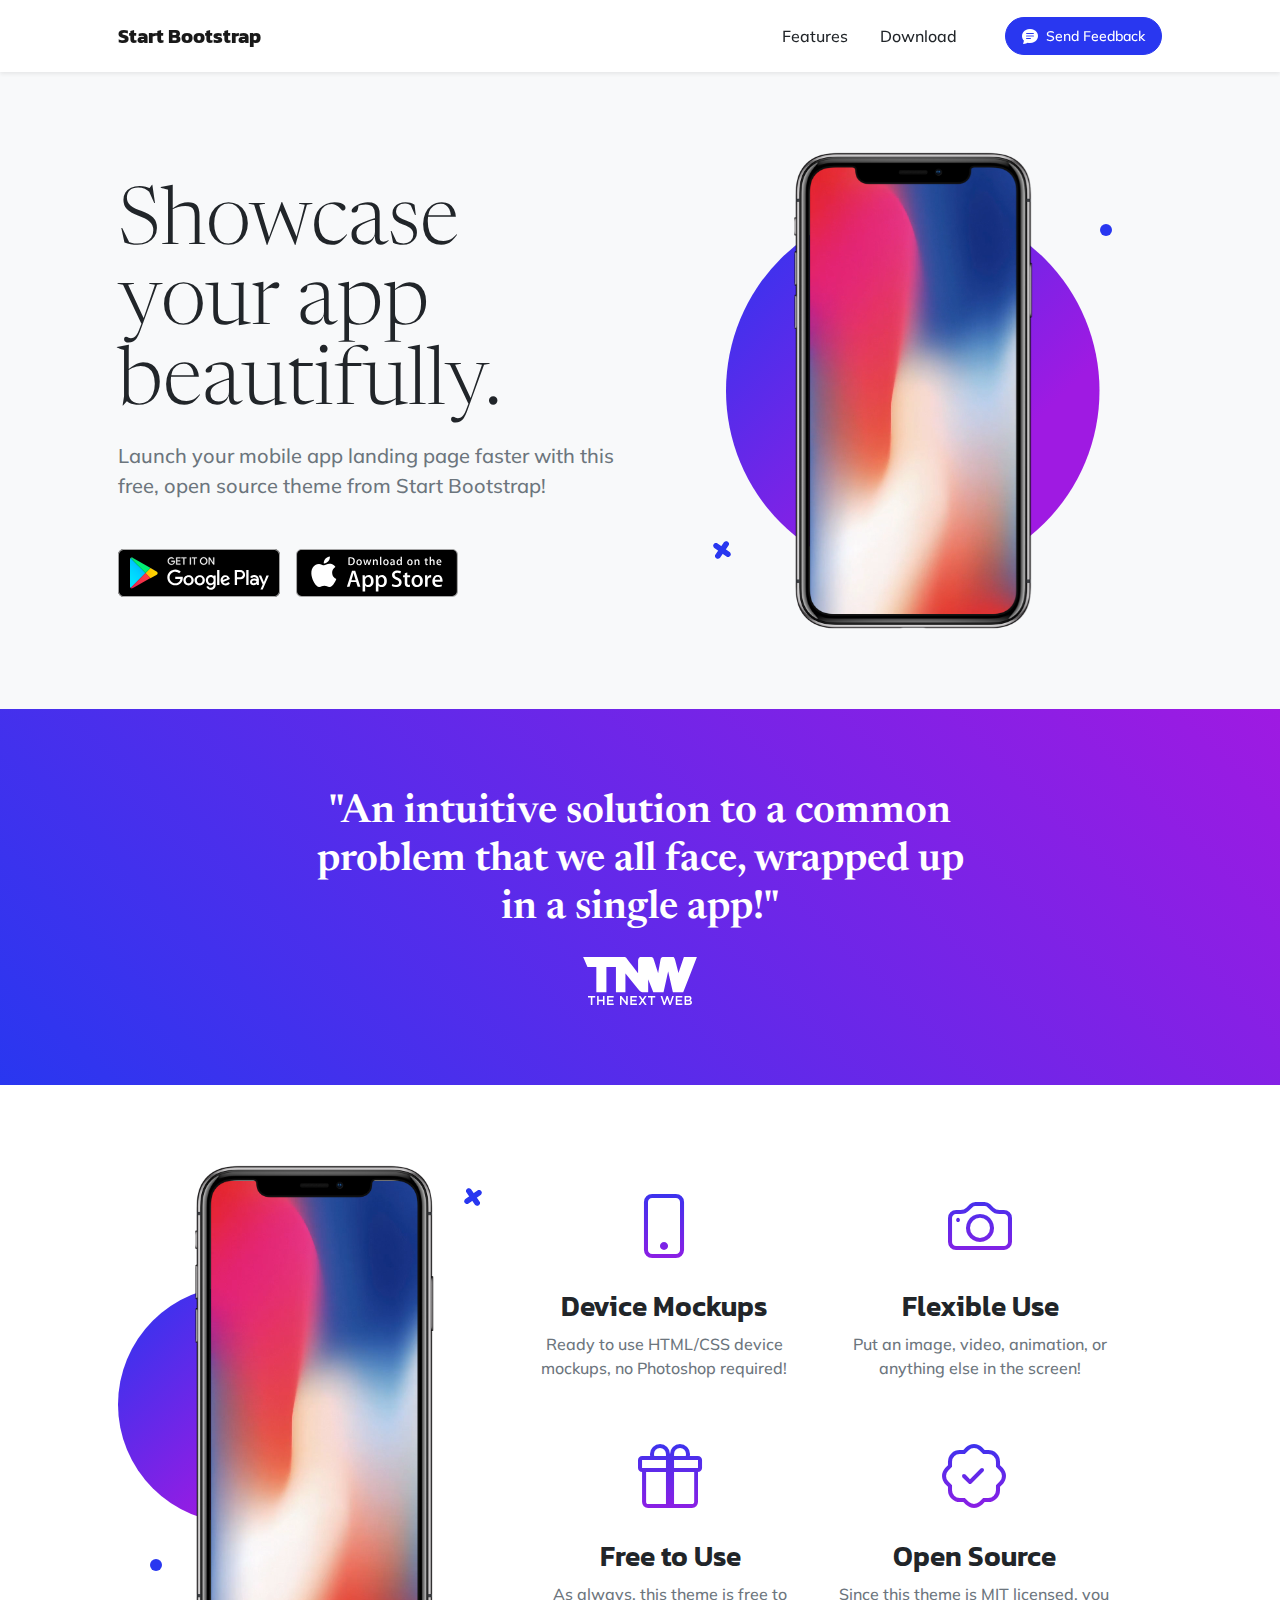
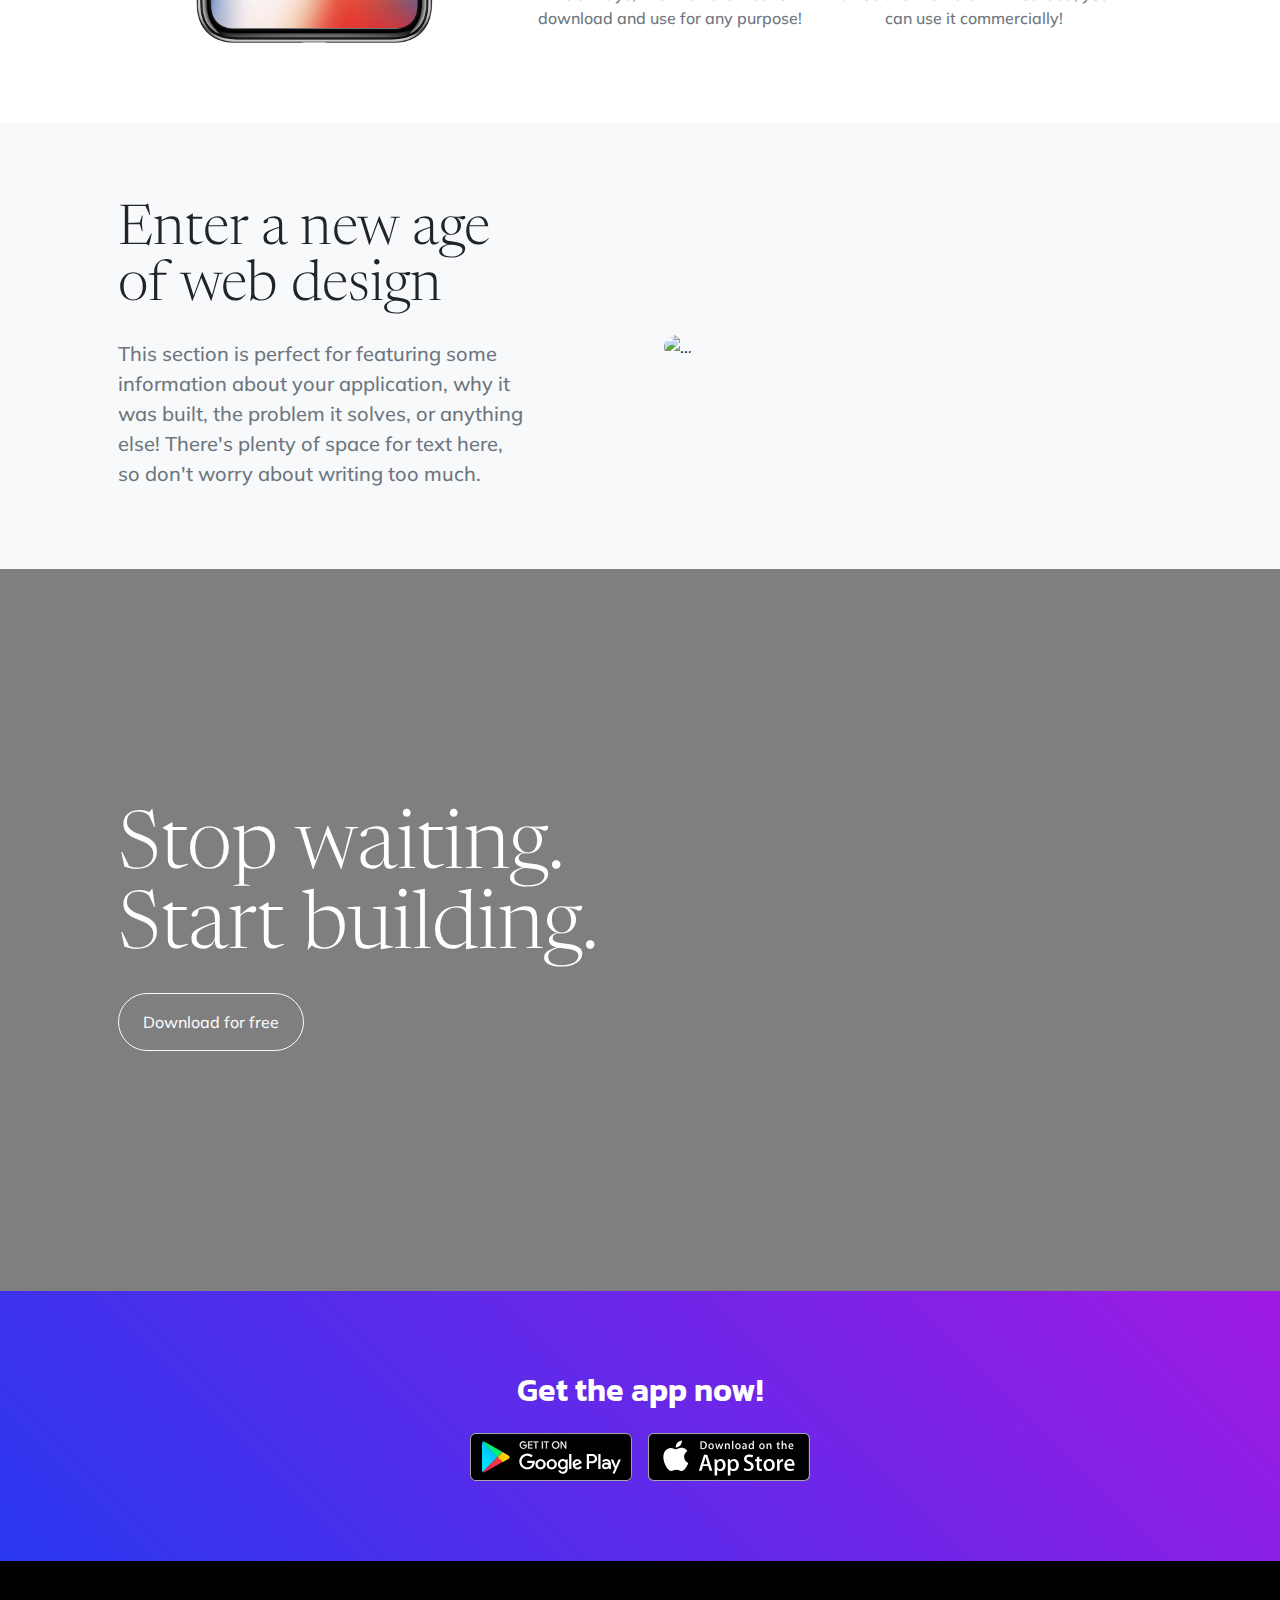
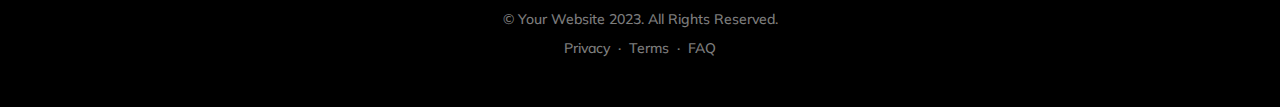
==== index.html @ d478ac81 "09/05/2024" ====
<!DOCTYPE html>
<html lang="en">
    <head>
        <meta charset="utf-8" />
        <meta name="viewport" content="width=device-width, initial-scale=1, shrink-to-fit=no" />
        <meta name="description" content="" />
        <meta name="author" content="" />
        <title>New Age - Start Bootstrap Theme</title>
        <link rel="icon" type="image/x-icon" href="assets/favicon.ico" />
        <!-- Bootstrap icons-->
        <link href="https://cdn.jsdelivr.net/npm/bootstrap-icons@1.5.0/font/bootstrap-icons.css" rel="stylesheet" />
        <!-- Google fonts-->
        <link rel="preconnect" href="https://fonts.gstatic.com" />
        <link href="https://fonts.googleapis.com/css2?family=Newsreader:ital,wght@0,600;1,600&amp;display=swap" rel="stylesheet" />
        <link href="https://fonts.googleapis.com/css2?family=Mulish:ital,wght@0,300;0,500;0,600;0,700;1,300;1,500;1,600;1,700&amp;display=swap" rel="stylesheet" />
        <link href="https://fonts.googleapis.com/css2?family=Kanit:ital,wght@0,400;1,400&amp;display=swap" rel="stylesheet" />
        <!-- Core theme CSS (includes Bootstrap)-->
        <link href="css/styles.css" rel="stylesheet" />
    </head>
    <body id="page-top">
        <!-- Navigation-->
        <nav class="navbar navbar-expand-lg navbar-light fixed-top shadow-sm" id="mainNav">
            <div class="container px-5">
                <a class="navbar-brand fw-bold" href="#page-top">Start Bootstrap</a>
                <button class="navbar-toggler" type="button" data-bs-toggle="collapse" data-bs-target="#navbarResponsive" aria-controls="navbarResponsive" aria-expanded="false" aria-label="Toggle navigation">
                    Menu
                    <i class="bi-list"></i>
                </button>
                <div class="collapse navbar-collapse" id="navbarResponsive">
                    <ul class="navbar-nav ms-auto me-4 my-3 my-lg-0">
                        <li class="nav-item"><a class="nav-link me-lg-3" href="#features">Features</a></li>
                        <li class="nav-item"><a class="nav-link me-lg-3" href="#download">Download</a></li>
                    </ul>
                    <button class="btn btn-primary rounded-pill px-3 mb-2 mb-lg-0" data-bs-toggle="modal" data-bs-target="#feedbackModal">
                        <span class="d-flex align-items-center">
                            <i class="bi-chat-text-fill me-2"></i>
                            <span class="small">Send Feedback</span>
                        </span>
                    </button>
                </div>
            </div>
        </nav>
        <!-- Mashead header-->
        <header class="masthead">
            <div class="container px-5">
                <div class="row gx-5 align-items-center">
                    <div class="col-lg-6">
                        <!-- Mashead text and app badges-->
                        <div class="mb-5 mb-lg-0 text-center text-lg-start">
                            <h1 class="display-1 lh-1 mb-3">Showcase your app beautifully.</h1>
                            <p class="lead fw-normal text-muted mb-5">Launch your mobile app landing page faster with this free, open source theme from Start Bootstrap!</p>
                            <div class="d-flex flex-column flex-lg-row align-items-center">
                                <a class="me-lg-3 mb-4 mb-lg-0" href="#!"><img class="app-badge" src="assets/img/google-play-badge.svg" alt="..." /></a>
                                <a href="#!"><img class="app-badge" src="assets/img/app-store-badge.svg" alt="..." /></a>
                            </div>
                        </div>
                    </div>
                    <div class="col-lg-6">
                        <!-- Masthead device mockup feature-->
                        <div class="masthead-device-mockup">
                            <svg class="circle" viewBox="0 0 100 100" xmlns="http://www.w3.org/2000/svg">
                                <defs>
                                    <linearGradient id="circleGradient" gradientTransform="rotate(45)">
                                        <stop class="gradient-start-color" offset="0%"></stop>
                                        <stop class="gradient-end-color" offset="100%"></stop>
                                    </linearGradient>
                                </defs>
                                <circle cx="50" cy="50" r="50"></circle></svg
                            ><svg class="shape-1 d-none d-sm-block" viewBox="0 0 240.83 240.83" xmlns="http://www.w3.org/2000/svg">
                                <rect x="-32.54" y="78.39" width="305.92" height="84.05" rx="42.03" transform="translate(120.42 -49.88) rotate(45)"></rect>
                                <rect x="-32.54" y="78.39" width="305.92" height="84.05" rx="42.03" transform="translate(-49.88 120.42) rotate(-45)"></rect></svg
                            ><svg class="shape-2 d-none d-sm-block" viewBox="0 0 100 100" xmlns="http://www.w3.org/2000/svg"><circle cx="50" cy="50" r="50"></circle></svg>
                            <div class="device-wrapper">
                                <div class="device" data-device="iPhoneX" data-orientation="portrait" data-color="black">
                                    <div class="screen bg-black">
                                        <!-- PUT CONTENTS HERE:-->
                                        <!-- * * This can be a video, image, or just about anything else.-->
                                        <!-- * * Set the max width of your media to 100% and the height to-->
                                        <!-- * * 100% like the demo example below.-->
                                        <video muted="muted" autoplay="" loop="" style="max-width: 100%; height: 100%"><source src="assets/img/demo-screen.mp4" type="video/mp4" /></video>
                                    </div>
                                </div>
                            </div>
                        </div>
                    </div>
                </div>
            </div>
        </header>
        <!-- Quote/testimonial aside-->
        <aside class="text-center bg-gradient-primary-to-secondary">
            <div class="container px-5">
                <div class="row gx-5 justify-content-center">
                    <div class="col-xl-8">
                        <div class="h2 fs-1 text-white mb-4">"An intuitive solution to a common problem that we all face, wrapped up in a single app!"</div>
                        <img src="assets/img/tnw-logo.svg" alt="..." style="height: 3rem" />
                    </div>
                </div>
            </div>
        </aside>
        <!-- App features section-->
        <section id="features">
            <div class="container px-5">
                <div class="row gx-5 align-items-center">
                    <div class="col-lg-8 order-lg-1 mb-5 mb-lg-0">
                        <div class="container-fluid px-5">
                            <div class="row gx-5">
                                <div class="col-md-6 mb-5">
                                    <!-- Feature item-->
                                    <div class="text-center">
                                        <i class="bi-phone icon-feature text-gradient d-block mb-3"></i>
                                        <h3 class="font-alt">Device Mockups</h3>
                                        <p class="text-muted mb-0">Ready to use HTML/CSS device mockups, no Photoshop required!</p>
                                    </div>
                                </div>
                                <div class="col-md-6 mb-5">
                                    <!-- Feature item-->
                                    <div class="text-center">
                                        <i class="bi-camera icon-feature text-gradient d-block mb-3"></i>
                                        <h3 class="font-alt">Flexible Use</h3>
                                        <p class="text-muted mb-0">Put an image, video, animation, or anything else in the screen!</p>
                                    </div>
                                </div>
                            </div>
                            <div class="row">
                                <div class="col-md-6 mb-5 mb-md-0">
                                    <!-- Feature item-->
                                    <div class="text-center">
                                        <i class="bi-gift icon-feature text-gradient d-block mb-3"></i>
                                        <h3 class="font-alt">Free to Use</h3>
                                        <p class="text-muted mb-0">As always, this theme is free to download and use for any purpose!</p>
                                    </div>
                                </div>
                                <div class="col-md-6">
                                    <!-- Feature item-->
                                    <div class="text-center">
                                        <i class="bi-patch-check icon-feature text-gradient d-block mb-3"></i>
                                        <h3 class="font-alt">Open Source</h3>
                                        <p class="text-muted mb-0">Since this theme is MIT licensed, you can use it commercially!</p>
                                    </div>
                                </div>
                            </div>
                        </div>
                    </div>
                    <div class="col-lg-4 order-lg-0">
                        <!-- Features section device mockup-->
                        <div class="features-device-mockup">
                            <svg class="circle" viewBox="0 0 100 100" xmlns="http://www.w3.org/2000/svg">
                                <defs>
                                    <linearGradient id="circleGradient" gradientTransform="rotate(45)">
                                        <stop class="gradient-start-color" offset="0%"></stop>
                                        <stop class="gradient-end-color" offset="100%"></stop>
                                    </linearGradient>
                                </defs>
                                <circle cx="50" cy="50" r="50"></circle></svg
                            ><svg class="shape-1 d-none d-sm-block" viewBox="0 0 240.83 240.83" xmlns="http://www.w3.org/2000/svg">
                                <rect x="-32.54" y="78.39" width="305.92" height="84.05" rx="42.03" transform="translate(120.42 -49.88) rotate(45)"></rect>
                                <rect x="-32.54" y="78.39" width="305.92" height="84.05" rx="42.03" transform="translate(-49.88 120.42) rotate(-45)"></rect></svg
                            ><svg class="shape-2 d-none d-sm-block" viewBox="0 0 100 100" xmlns="http://www.w3.org/2000/svg"><circle cx="50" cy="50" r="50"></circle></svg>
                            <div class="device-wrapper">
                                <div class="device" data-device="iPhoneX" data-orientation="portrait" data-color="black">
                                    <div class="screen bg-black">
                                        <!-- PUT CONTENTS HERE:-->
                                        <!-- * * This can be a video, image, or just about anything else.-->
                                        <!-- * * Set the max width of your media to 100% and the height to-->
                                        <!-- * * 100% like the demo example below.-->
                                        <video muted="muted" autoplay="" loop="" style="max-width: 100%; height: 100%"><source src="assets/img/demo-screen.mp4" type="video/mp4" /></video>
                                    </div>
                                </div>
                            </div>
                        </div>
                    </div>
                </div>
            </div>
        </section>
        <!-- Basic features section-->
        <section class="bg-light">
            <div class="container px-5">
                <div class="row gx-5 align-items-center justify-content-center justify-content-lg-between">
                    <div class="col-12 col-lg-5">
                        <h2 class="display-4 lh-1 mb-4">Enter a new age of web design</h2>
                        <p class="lead fw-normal text-muted mb-5 mb-lg-0">This section is perfect for featuring some information about your application, why it was built, the problem it solves, or anything else! There's plenty of space for text here, so don't worry about writing too much.</p>
                    </div>
                    <div class="col-sm-8 col-md-6">
                        <div class="px-5 px-sm-0"><img class="img-fluid rounded-circle" src="https://source.unsplash.com/u8Jn2rzYIps/900x900" alt="..." /></div>
                    </div>
                </div>
            </div>
        </section>
        <!-- Call to action section-->
        <section class="cta">
            <div class="cta-content">
                <div class="container px-5">
                    <h2 class="text-white display-1 lh-1 mb-4">
                        Stop waiting.
                        <br />
                        Start building.
                    </h2>
                    <a class="btn btn-outline-light py-3 px-4 rounded-pill" href="https://startbootstrap.com/theme/new-age" target="_blank">Download for free</a>
                </div>
            </div>
        </section>
        <!-- App badge section-->
        <section class="bg-gradient-primary-to-secondary" id="download">
            <div class="container px-5">
                <h2 class="text-center text-white font-alt mb-4">Get the app now!</h2>
                <div class="d-flex flex-column flex-lg-row align-items-center justify-content-center">
                    <a class="me-lg-3 mb-4 mb-lg-0" href="#!"><img class="app-badge" src="assets/img/google-play-badge.svg" alt="..." /></a>
                    <a href="#!"><img class="app-badge" src="assets/img/app-store-badge.svg" alt="..." /></a>
                </div>
            </div>
        </section>
        <!-- Footer-->
        <footer class="bg-black text-center py-5">
            <div class="container px-5">
                <div class="text-white-50 small">
                    <div class="mb-2">&copy; Your Website 2023. All Rights Reserved.</div>
                    <a href="#!">Privacy</a>
                    <span class="mx-1">&middot;</span>
                    <a href="#!">Terms</a>
                    <span class="mx-1">&middot;</span>
                    <a href="#!">FAQ</a>
                </div>
            </div>
        </footer>
        <!-- Feedback Modal-->
        <div class="modal fade" id="feedbackModal" tabindex="-1" aria-labelledby="feedbackModalLabel" aria-hidden="true">
            <div class="modal-dialog modal-dialog-centered">
                <div class="modal-content">
                    <div class="modal-header bg-gradient-primary-to-secondary p-4">
                        <h5 class="modal-title font-alt text-white" id="feedbackModalLabel">Send feedback</h5>
                        <button class="btn-close btn-close-white" type="button" data-bs-dismiss="modal" aria-label="Close"></button>
                    </div>
                    <div class="modal-body border-0 p-4">
                        <!-- * * * * * * * * * * * * * * *-->
                        <!-- * * SB Forms Contact Form * *-->
                        <!-- * * * * * * * * * * * * * * *-->
                        <!-- This form is pre-integrated with SB Forms.-->
                        <!-- To make this form functional, sign up at-->
                        <!-- https://startbootstrap.com/solution/contact-forms-->
                        <!-- to get an API token!-->
                        <form id="contactForm" data-sb-form-api-token="API_TOKEN">
                            <!-- Name input-->
                            <div class="form-floating mb-3">
                                <input class="form-control" id="name" type="text" placeholder="Enter your name..." data-sb-validations="required" />
                                <label for="name">Full name</label>
                                <div class="invalid-feedback" data-sb-feedback="name:required">A name is required.</div>
                            </div>
                            <!-- Email address input-->
                            <div class="form-floating mb-3">
                                <input class="form-control" id="email" type="email" placeholder="name@example.com" data-sb-validations="required,email" />
                                <label for="email">Email address</label>
                                <div class="invalid-feedback" data-sb-feedback="email:required">An email is required.</div>
                                <div class="invalid-feedback" data-sb-feedback="email:email">Email is not valid.</div>
                            </div>
                            <!-- Phone number input-->
                            <div class="form-floating mb-3">
                                <input class="form-control" id="phone" type="tel" placeholder="(123) 456-7890" data-sb-validations="required" />
                                <label for="phone">Phone number</label>
                                <div class="invalid-feedback" data-sb-feedback="phone:required">A phone number is required.</div>
                            </div>
                            <!-- Message input-->
                            <div class="form-floating mb-3">
                                <textarea class="form-control" id="message" type="text" placeholder="Enter your message here..." style="height: 10rem" data-sb-validations="required"></textarea>
                                <label for="message">Message</label>
                                <div class="invalid-feedback" data-sb-feedback="message:required">A message is required.</div>
                            </div>
                            <!-- Submit success message-->
                            <!---->
                            <!-- This is what your users will see when the form-->
                            <!-- has successfully submitted-->
                            <div class="d-none" id="submitSuccessMessage">
                                <div class="text-center mb-3">
                                    <div class="fw-bolder">Form submission successful!</div>
                                    To activate this form, sign up at
                                    <br />
                                    <a href="https://startbootstrap.com/solution/contact-forms">https://startbootstrap.com/solution/contact-forms</a>
                                </div>
                            </div>
                            <!-- Submit error message-->
                            <!---->
                            <!-- This is what your users will see when there is-->
                            <!-- an error submitting the form-->
                            <div class="d-none" id="submitErrorMessage"><div class="text-center text-danger mb-3">Error sending message!</div></div>
                            <!-- Submit Button-->
                            <div class="d-grid"><button class="btn btn-primary rounded-pill btn-lg disabled" id="submitButton" type="submit">Submit</button></div>
                        </form>
                    </div>
                </div>
            </div>
        </div>
        <!-- Bootstrap core JS-->
        <script src="https://cdn.jsdelivr.net/npm/bootstrap@5.2.3/dist/js/bootstrap.bundle.min.js"></script>
        <!-- Core theme JS-->
        <script src="js/scripts.js"></script>
        <!-- * * * * * * * * * * * * * * * * * * * * * * * * * * * * * * * * * * * * * * * *-->
        <!-- * *                               SB Forms JS                               * *-->
        <!-- * * Activate your form at https://startbootstrap.com/solution/contact-forms * *-->
        <!-- * * * * * * * * * * * * * * * * * * * * * * * * * * * * * * * * * * * * * * * *-->
        <script src="https://cdn.startbootstrap.com/sb-forms-latest.js"></script>
    </body>
</html>
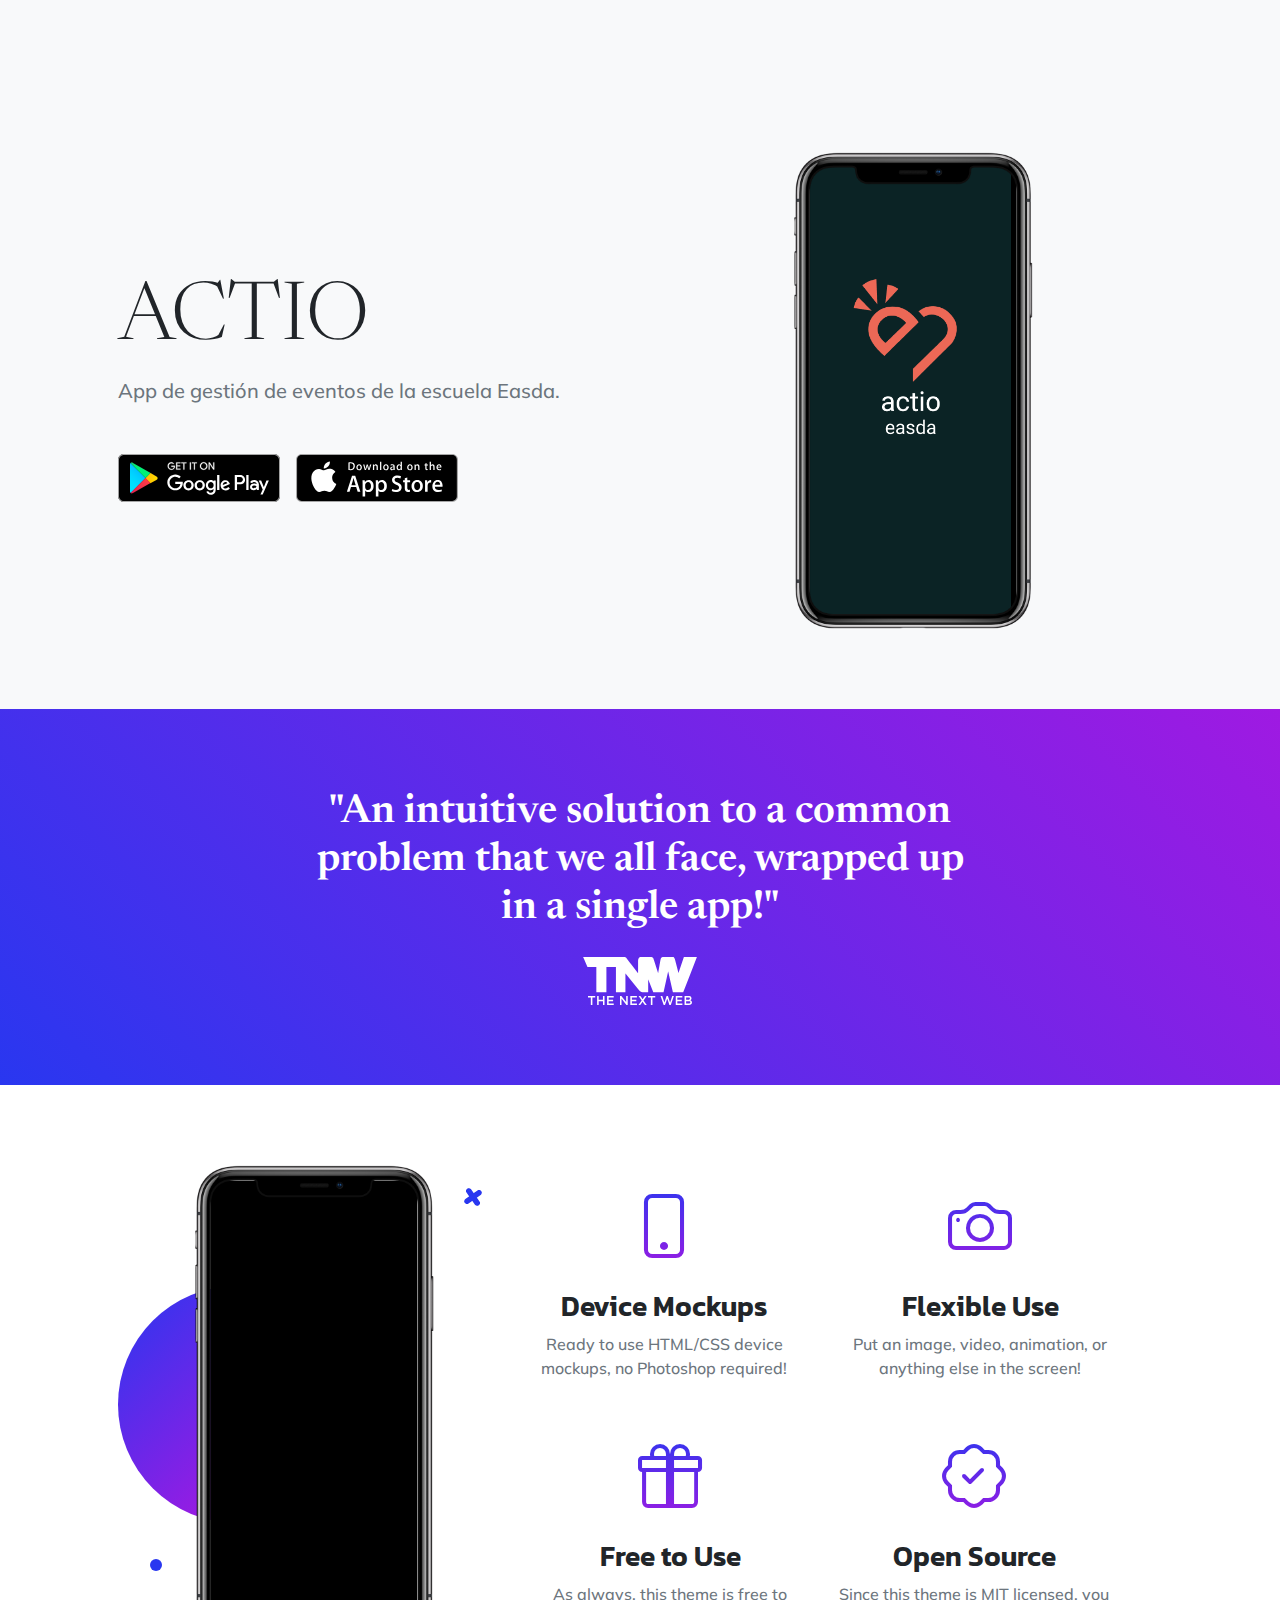
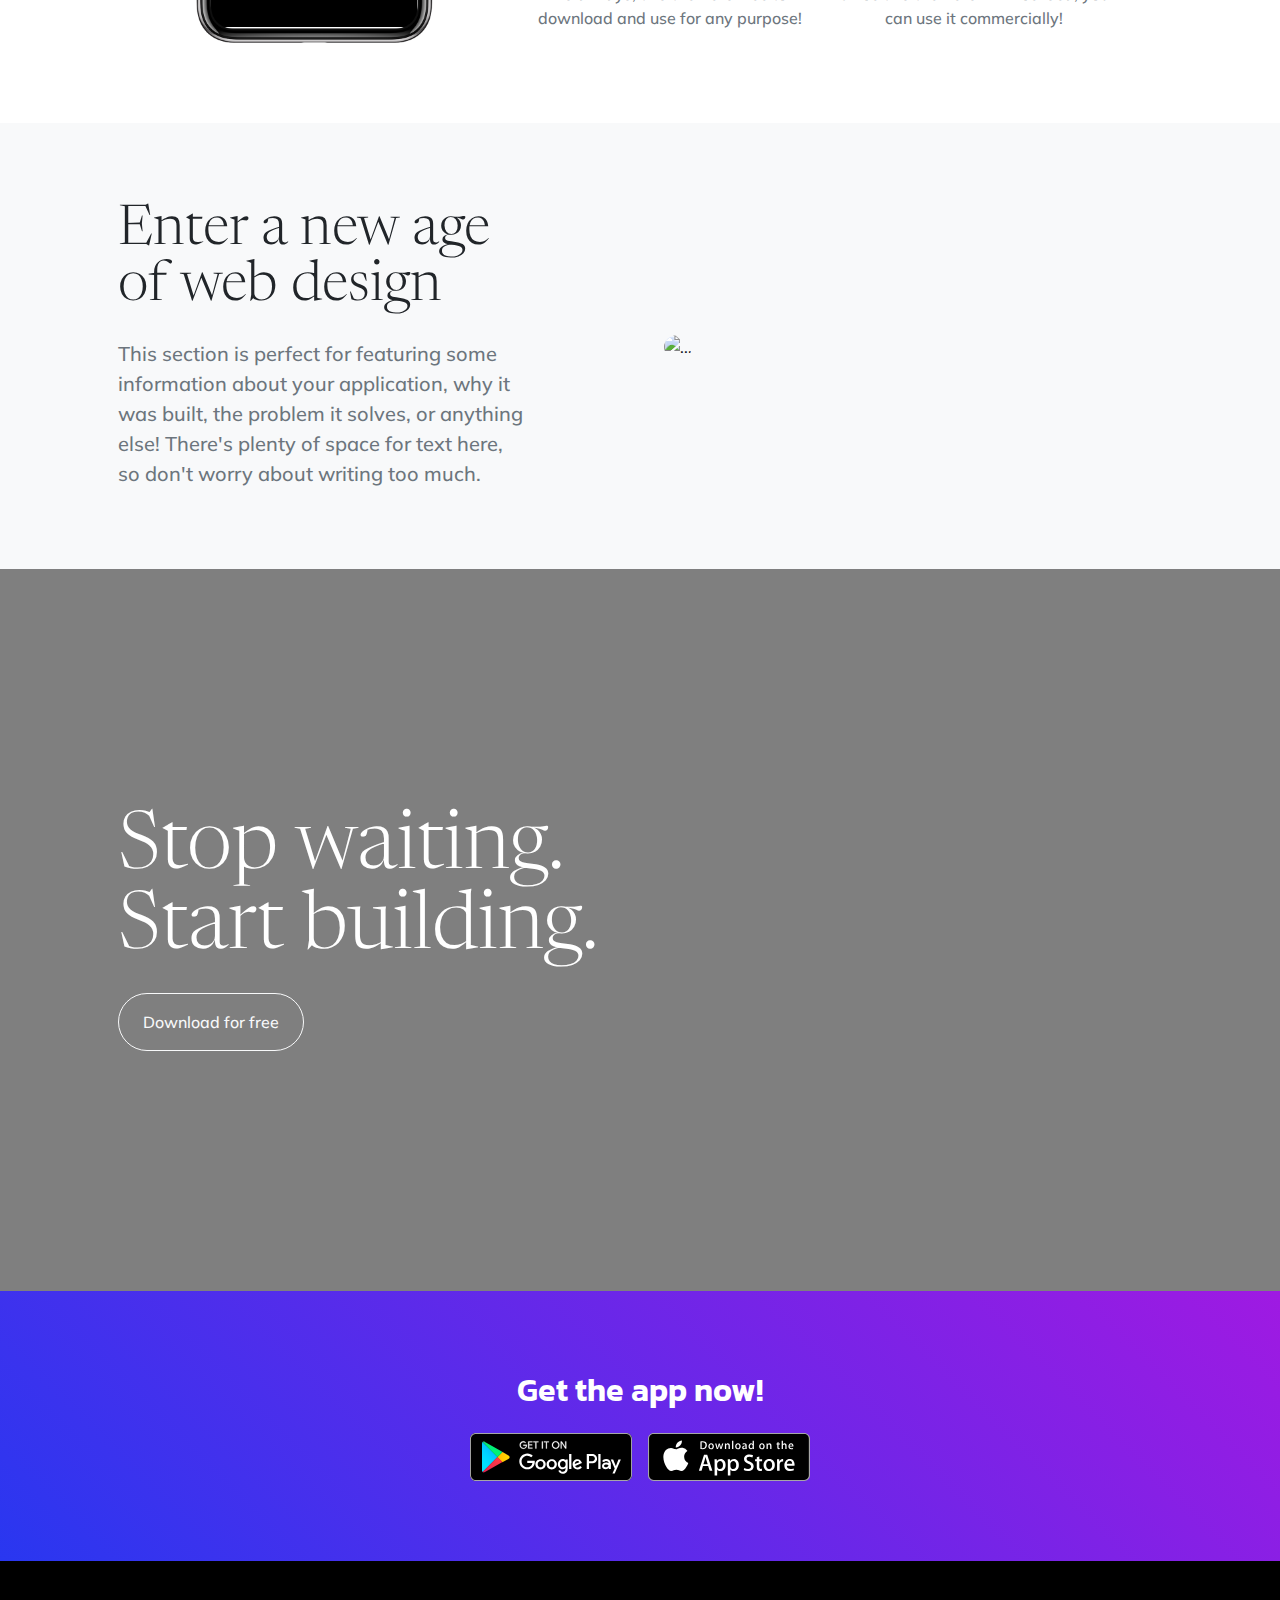
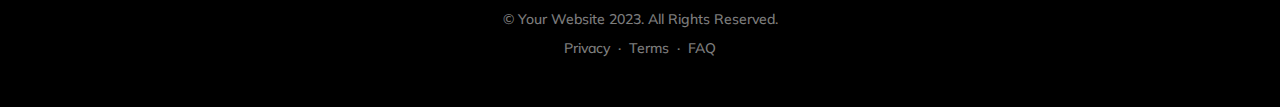
==== commit 83e62991: "23/05/2024" ====
--- a/index.html
+++ b/index.html
@@ -16,30 +16,10 @@
         <link href="https://fonts.googleapis.com/css2?family=Kanit:ital,wght@0,400;1,400&amp;display=swap" rel="stylesheet" />
         <!-- Core theme CSS (includes Bootstrap)-->
         <link href="css/styles.css" rel="stylesheet" />
+        <link rel="stylesheet" href="misestilos.css">
     </head>
     <body id="page-top">
-        <!-- Navigation-->
-        <nav class="navbar navbar-expand-lg navbar-light fixed-top shadow-sm" id="mainNav">
-            <div class="container px-5">
-                <a class="navbar-brand fw-bold" href="#page-top">Start Bootstrap</a>
-                <button class="navbar-toggler" type="button" data-bs-toggle="collapse" data-bs-target="#navbarResponsive" aria-controls="navbarResponsive" aria-expanded="false" aria-label="Toggle navigation">
-                    Menu
-                    <i class="bi-list"></i>
-                </button>
-                <div class="collapse navbar-collapse" id="navbarResponsive">
-                    <ul class="navbar-nav ms-auto me-4 my-3 my-lg-0">
-                        <li class="nav-item"><a class="nav-link me-lg-3" href="#features">Features</a></li>
-                        <li class="nav-item"><a class="nav-link me-lg-3" href="#download">Download</a></li>
-                    </ul>
-                    <button class="btn btn-primary rounded-pill px-3 mb-2 mb-lg-0" data-bs-toggle="modal" data-bs-target="#feedbackModal">
-                        <span class="d-flex align-items-center">
-                            <i class="bi-chat-text-fill me-2"></i>
-                            <span class="small">Send Feedback</span>
-                        </span>
-                    </button>
-                </div>
-            </div>
-        </nav>
+        
         <!-- Mashead header-->
         <header class="masthead">
             <div class="container px-5">
@@ -47,8 +27,8 @@
                     <div class="col-lg-6">
                         <!-- Mashead text and app badges-->
                         <div class="mb-5 mb-lg-0 text-center text-lg-start">
-                            <h1 class="display-1 lh-1 mb-3">Showcase your app beautifully.</h1>
-                            <p class="lead fw-normal text-muted mb-5">Launch your mobile app landing page faster with this free, open source theme from Start Bootstrap!</p>
+                            <h1 class="display-1 lh-1 mb-3">ACTIO</h1>
+                            <p class="lead fw-normal text-muted mb-5">App de gestión de eventos de la escuela Easda.</p>
                             <div class="d-flex flex-column flex-lg-row align-items-center">
                                 <a class="me-lg-3 mb-4 mb-lg-0" href="#!"><img class="app-badge" src="assets/img/google-play-badge.svg" alt="..." /></a>
                                 <a href="#!"><img class="app-badge" src="assets/img/app-store-badge.svg" alt="..." /></a>
@@ -65,19 +45,10 @@
                                         <stop class="gradient-end-color" offset="100%"></stop>
                                     </linearGradient>
                                 </defs>
-                                <circle cx="50" cy="50" r="50"></circle></svg
-                            ><svg class="shape-1 d-none d-sm-block" viewBox="0 0 240.83 240.83" xmlns="http://www.w3.org/2000/svg">
-                                <rect x="-32.54" y="78.39" width="305.92" height="84.05" rx="42.03" transform="translate(120.42 -49.88) rotate(45)"></rect>
-                                <rect x="-32.54" y="78.39" width="305.92" height="84.05" rx="42.03" transform="translate(-49.88 120.42) rotate(-45)"></rect></svg
-                            ><svg class="shape-2 d-none d-sm-block" viewBox="0 0 100 100" xmlns="http://www.w3.org/2000/svg"><circle cx="50" cy="50" r="50"></circle></svg>
                             <div class="device-wrapper">
                                 <div class="device" data-device="iPhoneX" data-orientation="portrait" data-color="black">
                                     <div class="screen bg-black">
-                                        <!-- PUT CONTENTS HERE:-->
-                                        <!-- * * This can be a video, image, or just about anything else.-->
-                                        <!-- * * Set the max width of your media to 100% and the height to-->
-                                        <!-- * * 100% like the demo example below.-->
-                                        <video muted="muted" autoplay="" loop="" style="max-width: 100%; height: 100%"><source src="assets/img/demo-screen.mp4" type="video/mp4" /></video>
+                                        <img src="assets/img/Inicio.png"style="max-width: 100%; height: 100%" type="inicio" /></img>
                                     </div>
                                 </div>
                             </div>
--- a/misestilos.css
+++ b/misestilos.css
@@ -0,0 +1,3 @@
+# page-top {
+    background-color: blue;!important
+}
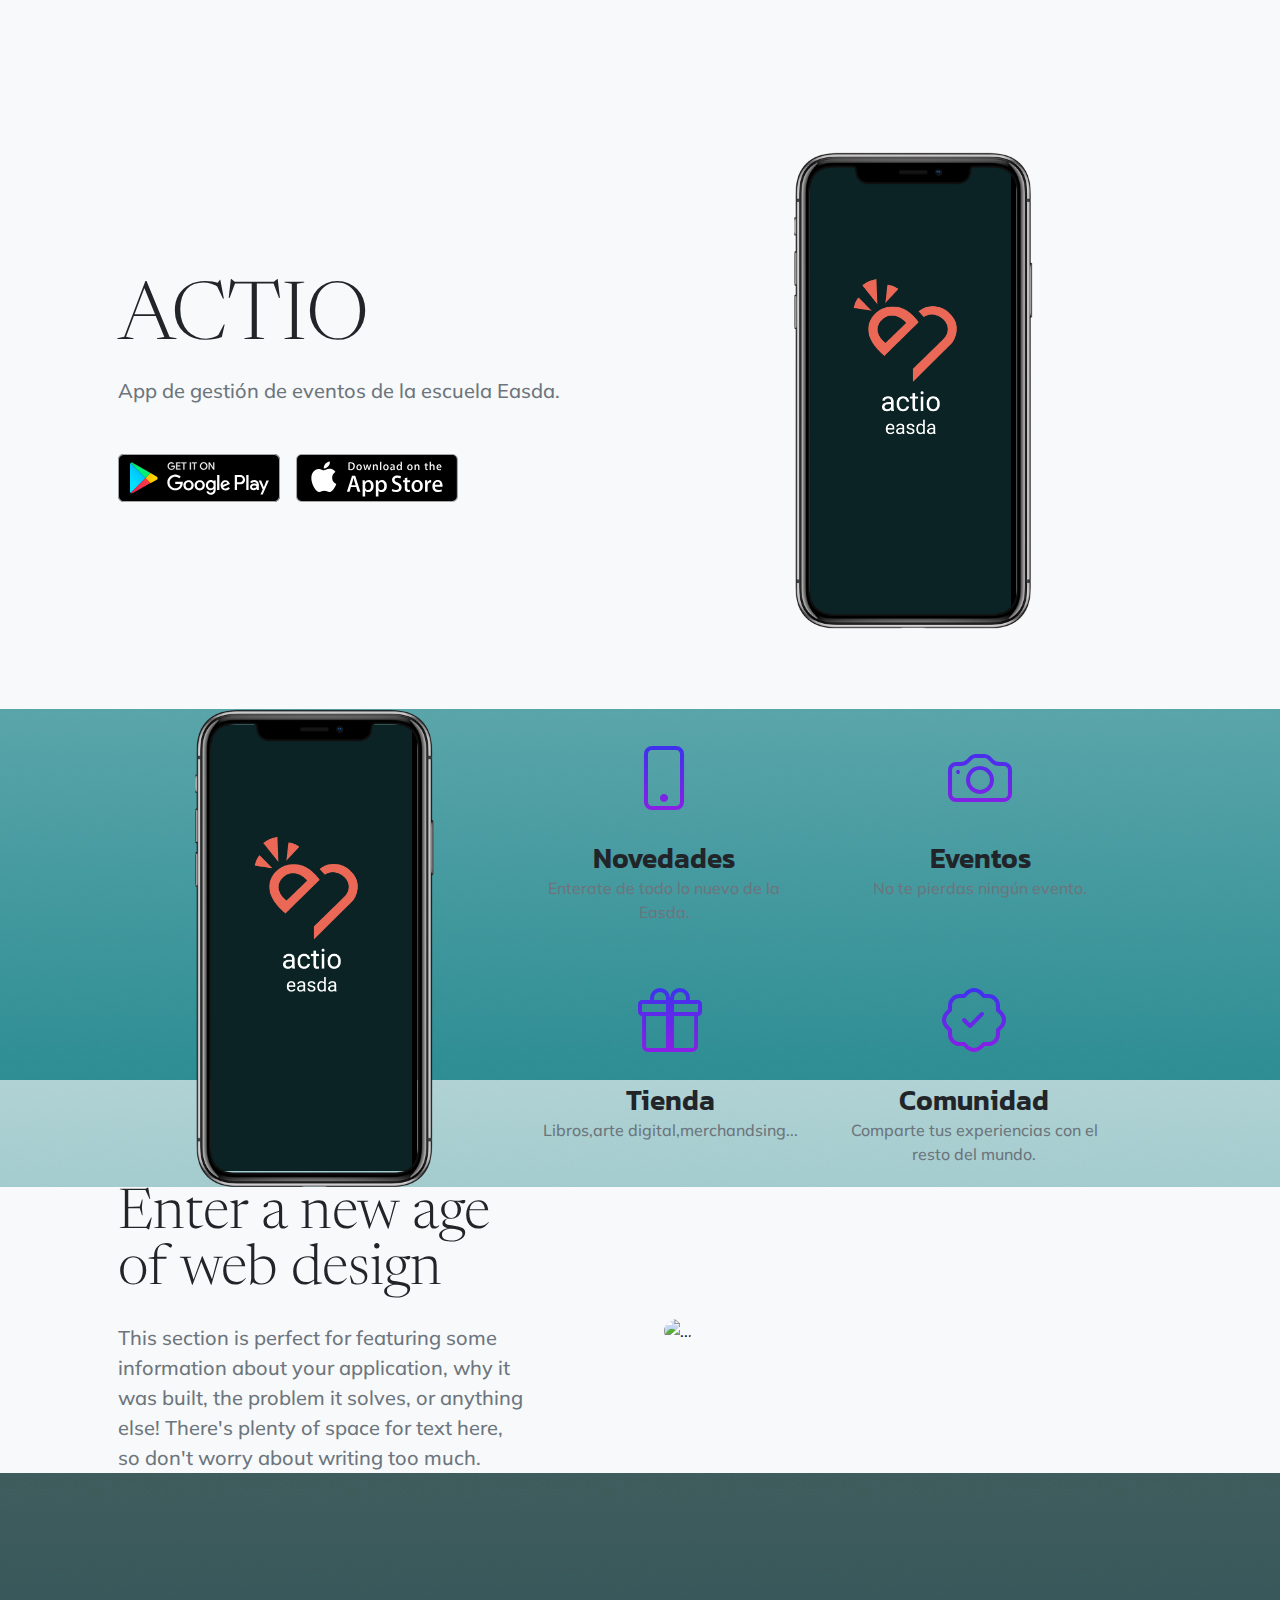
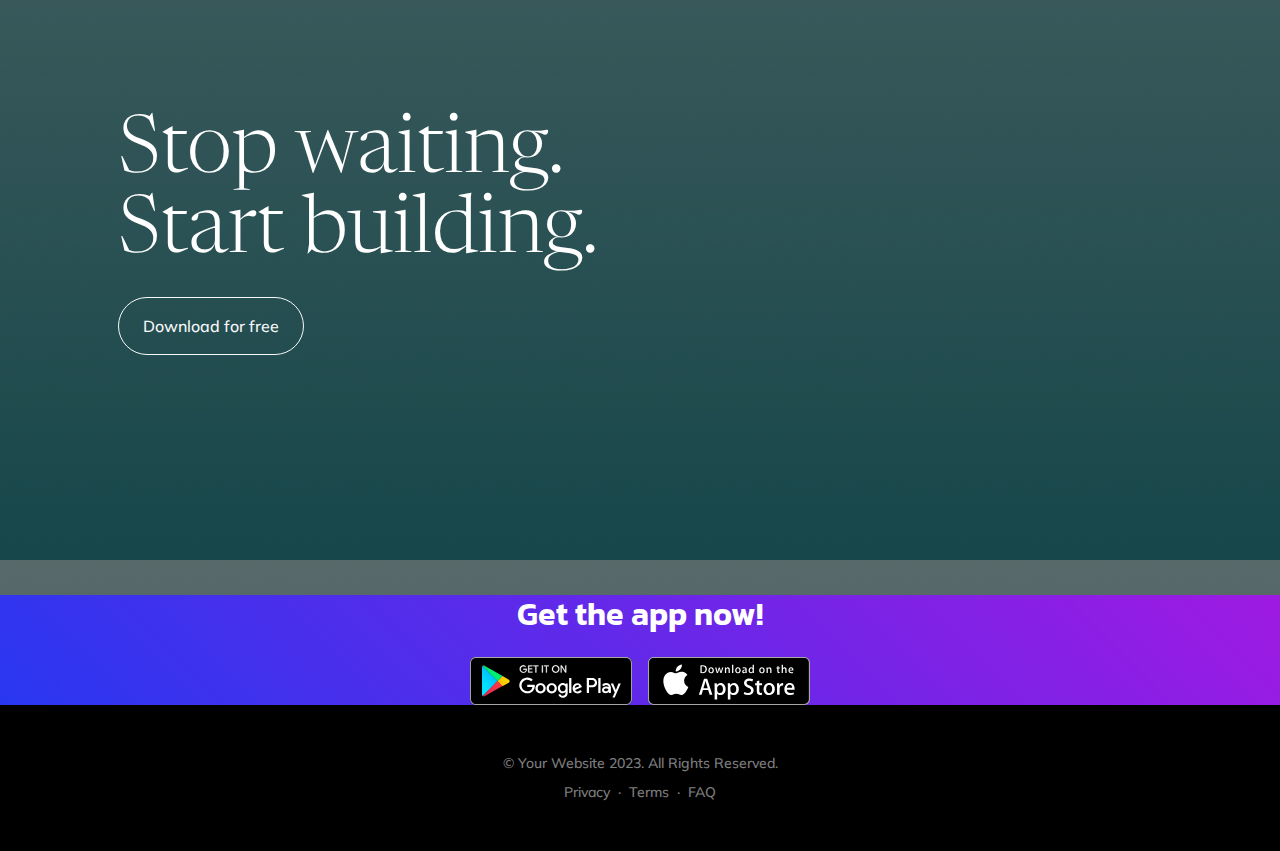
==== commit 32e6463e: "26/05/2024" ====
--- a/index.html
+++ b/index.html
@@ -19,7 +19,6 @@
         <link rel="stylesheet" href="misestilos.css">
     </head>
     <body id="page-top">
-        
         <!-- Mashead header-->
         <header class="masthead">
             <div class="container px-5">
@@ -57,17 +56,6 @@
                 </div>
             </div>
         </header>
-        <!-- Quote/testimonial aside-->
-        <aside class="text-center bg-gradient-primary-to-secondary">
-            <div class="container px-5">
-                <div class="row gx-5 justify-content-center">
-                    <div class="col-xl-8">
-                        <div class="h2 fs-1 text-white mb-4">"An intuitive solution to a common problem that we all face, wrapped up in a single app!"</div>
-                        <img src="assets/img/tnw-logo.svg" alt="..." style="height: 3rem" />
-                    </div>
-                </div>
-            </div>
-        </aside>
         <!-- App features section-->
         <section id="features">
             <div class="container px-5">
@@ -79,16 +67,16 @@
                                     <!-- Feature item-->
                                     <div class="text-center">
                                         <i class="bi-phone icon-feature text-gradient d-block mb-3"></i>
-                                        <h3 class="font-alt">Device Mockups</h3>
-                                        <p class="text-muted mb-0">Ready to use HTML/CSS device mockups, no Photoshop required!</p>
+                                        <h3 class="font-alt">Novedades</h3>
+                                        <p class="text-muted mb-0">Enterate de todo lo nuevo de la Easda.</p>
                                     </div>
                                 </div>
                                 <div class="col-md-6 mb-5">
                                     <!-- Feature item-->
                                     <div class="text-center">
                                         <i class="bi-camera icon-feature text-gradient d-block mb-3"></i>
-                                        <h3 class="font-alt">Flexible Use</h3>
-                                        <p class="text-muted mb-0">Put an image, video, animation, or anything else in the screen!</p>
+                                        <h3 class="font-alt">Eventos</h3>
+                                        <p class="text-muted mb-0">No te pierdas ningún evento.</p>
                                     </div>
                                 </div>
                             </div>
@@ -97,16 +85,16 @@
                                     <!-- Feature item-->
                                     <div class="text-center">
                                         <i class="bi-gift icon-feature text-gradient d-block mb-3"></i>
-                                        <h3 class="font-alt">Free to Use</h3>
-                                        <p class="text-muted mb-0">As always, this theme is free to download and use for any purpose!</p>
+                                        <h3 class="font-alt">Tienda</h3>
+                                        <p class="text-muted mb-0">Libros,arte digital,merchandsing...</p>
                                     </div>
                                 </div>
                                 <div class="col-md-6">
                                     <!-- Feature item-->
                                     <div class="text-center">
                                         <i class="bi-patch-check icon-feature text-gradient d-block mb-3"></i>
-                                        <h3 class="font-alt">Open Source</h3>
-                                        <p class="text-muted mb-0">Since this theme is MIT licensed, you can use it commercially!</p>
+                                        <h3 class="font-alt">Comunidad</h3>
+                                        <p class="text-muted mb-0">Comparte tus experiencias con el resto del mundo.</p>
                                     </div>
                                 </div>
                             </div>
@@ -122,19 +110,10 @@
                                         <stop class="gradient-end-color" offset="100%"></stop>
                                     </linearGradient>
                                 </defs>
-                                <circle cx="50" cy="50" r="50"></circle></svg
-                            ><svg class="shape-1 d-none d-sm-block" viewBox="0 0 240.83 240.83" xmlns="http://www.w3.org/2000/svg">
-                                <rect x="-32.54" y="78.39" width="305.92" height="84.05" rx="42.03" transform="translate(120.42 -49.88) rotate(45)"></rect>
-                                <rect x="-32.54" y="78.39" width="305.92" height="84.05" rx="42.03" transform="translate(-49.88 120.42) rotate(-45)"></rect></svg
-                            ><svg class="shape-2 d-none d-sm-block" viewBox="0 0 100 100" xmlns="http://www.w3.org/2000/svg"><circle cx="50" cy="50" r="50"></circle></svg>
                             <div class="device-wrapper">
                                 <div class="device" data-device="iPhoneX" data-orientation="portrait" data-color="black">
                                     <div class="screen bg-black">
-                                        <!-- PUT CONTENTS HERE:-->
-                                        <!-- * * This can be a video, image, or just about anything else.-->
-                                        <!-- * * Set the max width of your media to 100% and the height to-->
-                                        <!-- * * 100% like the demo example below.-->
-                                        <video muted="muted" autoplay="" loop="" style="max-width: 100%; height: 100%"><source src="assets/img/demo-screen.mp4" type="video/mp4" /></video>
+                                        <img src="assets/img/Inicio.png"style="max-width: 100%; height: 100%" type="inicio" /></img>
                                     </div>
                                 </div>
                             </div>
--- a/misestilos.css
+++ b/misestilos.css
@@ -1,3 +1,35 @@
 # page-top {
     background-color: blue;!important
 }
+
+body {
+    margin: 0;
+    font-family: var(--bs-body-font-family);
+    font-size: var(--bs-body-font-size);
+    font-weight: var(--bs-body-font-weight);
+    line-height: var(--bs-body-line-height);
+    color: var(--bs-body-color);
+    text-align: var(--bs-body-text-align);
+    background-image: url("/assets/img/Pagina2\ explicación.jpg");
+    -webkit-text-size-adjust: 100%;
+
+*{
+    box-sizing: border-box;
+    margin: 0;
+    padding: 0;
+}
+#sup{
+    height: 30vh;
+    
+    background-color:darkgray;
+}
+#izq{
+    background-color: antiquewhite;
+    height: 70vh;
+
+}
+#drcha{
+    background-color: aqua;
+    height: 70vh;
+
+}